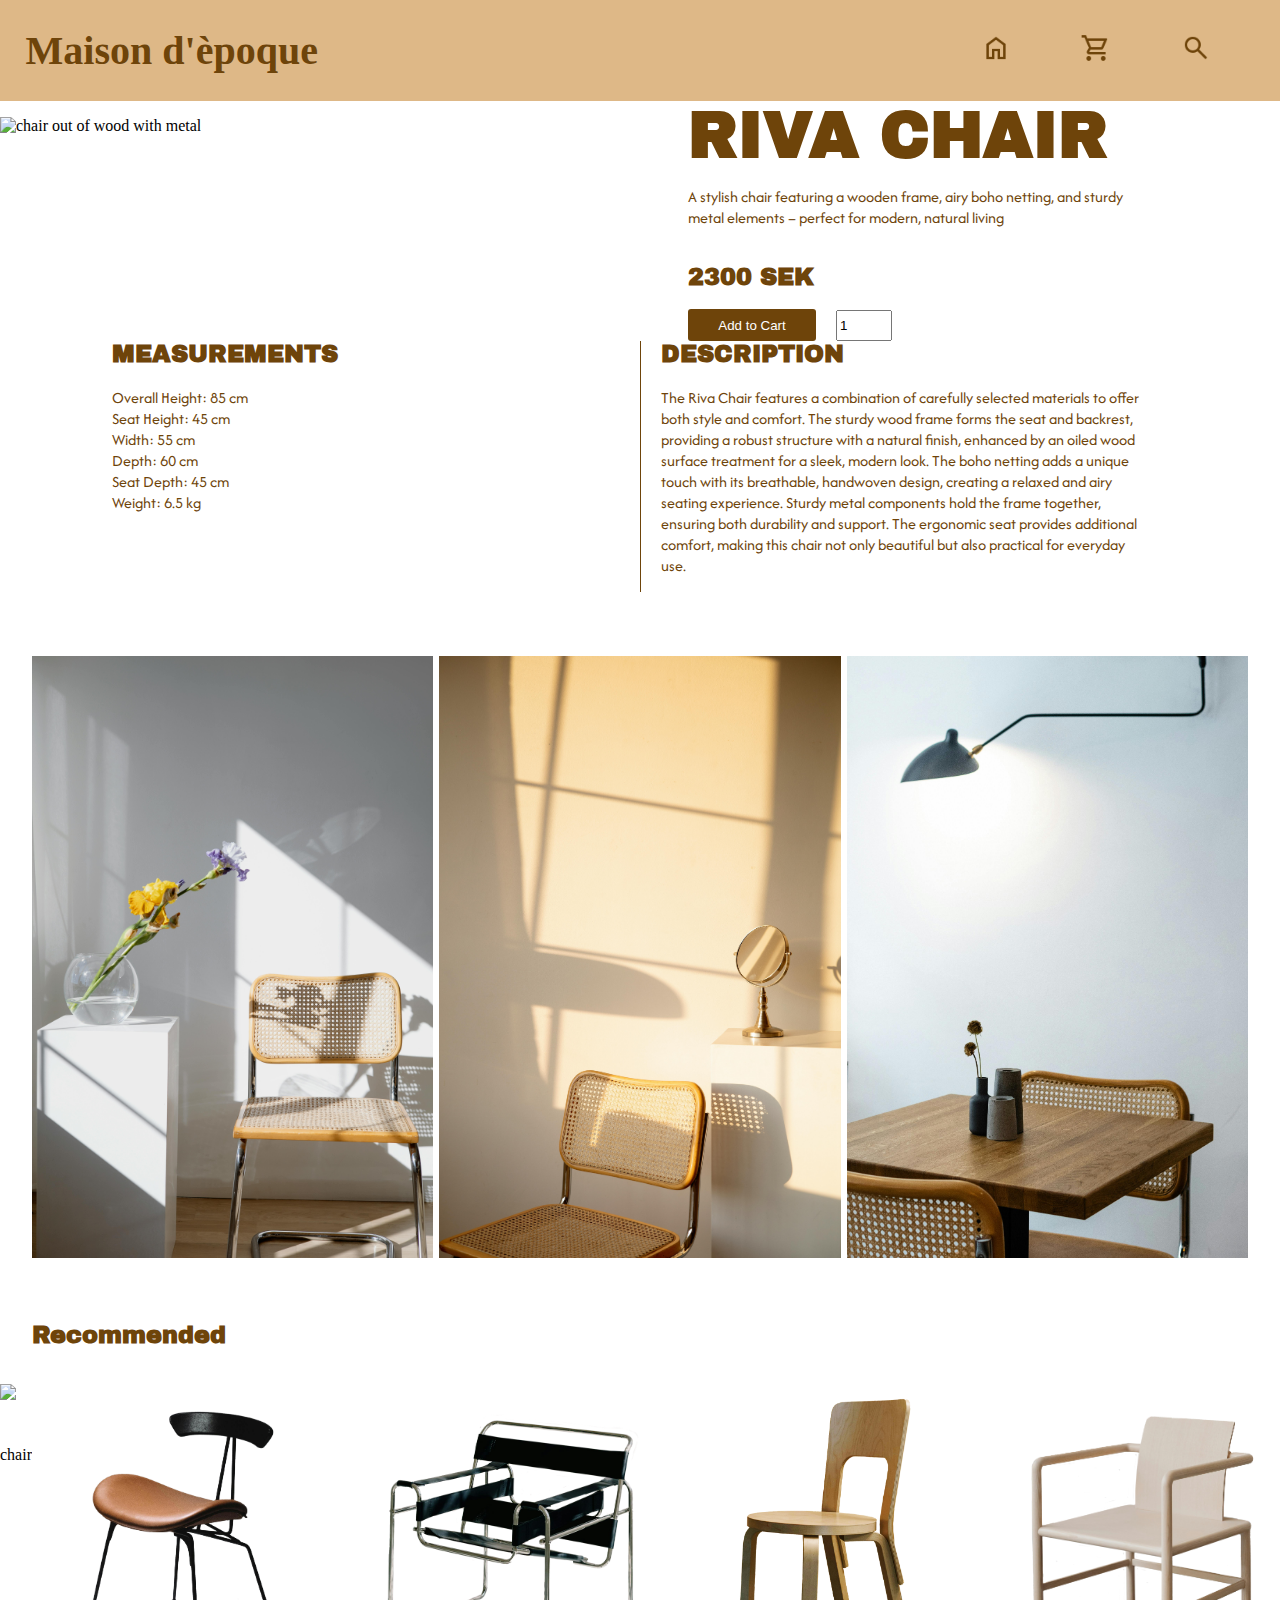
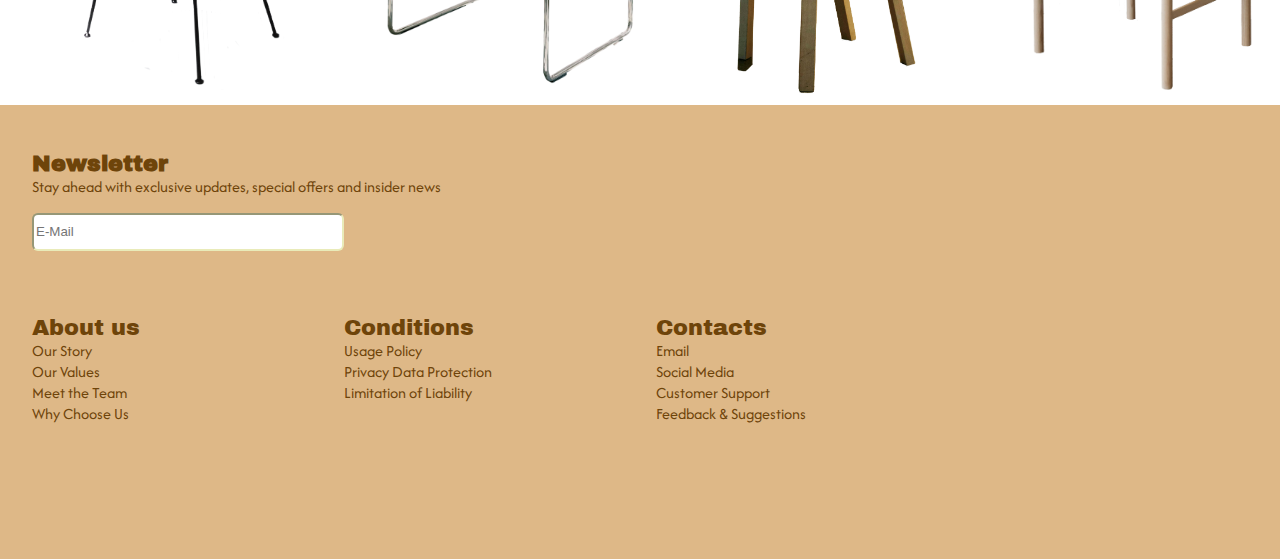
==== detail.html @ fa60e4be "Added french guy animation" ====
<!DOCTYPE html>
<html lang="en">
  <head>
    <meta charset="UTF-8" />
    <meta name="viewport" content="width=device-width, initial-scale=1.0" />
    <link rel="stylesheet" href="css/detail.css" />
    <title>Riva Chair</title>
  </head>
  <body>
    <header>
      <a href="main.html">
        <h1 id="logo">Maison d'èpoque</h1>
      </a>
      <nav>
        <ul>
          <a href="main.html">
            <figure>
              <img class="icon" src="icon/home-icon.png" alt="home page" />
            </figure>
          </a>

          <a href="shopping-cart.html">
            <figure>
              <img
                class="icon"
                src="icon/shoppping-cart-icon.png"
                alt="shopping cart"
              />
            </figure>
          </a>

          <a href="#">
            <figure>
              <img
                class="icon"
                src="icon/search-icon.png"
                alt="search button"
              />
            </figure>
          </a>
        </ul>
      </nav>
    </header>

    <main>
      <section class="category-container">
        <figure>
          <img
            id="detail-chair"
            src="pictures-home/8.png"
            alt="chair out of wood with metal"
          />
        </figure>

        <!-- Using div to group content together -->
        <div class="headline">
          <h2 id="headline-chair">RIVA CHAIR</h2>
          <p id="short-text">
            A stylish chair featuring a wooden frame, airy boho netting, and
            sturdy metal elements – perfect for modern, natural living
          </p>
          <h2>2300 SEK</h2>

          <!-- Group the button and form together -->
          <div class="button-form-group">
            <a href="#" id="button">
              <button id="button-style">Add to Cart</button>
            </a>
            <form id="counter">
              <label for="quantity"></label>
              <input
                id="input-quantity"
                type="number"
                name="quantity"
                min="1"
                max="50"
                value="1"
              />
            </form>
          </div>
        </div>

        <div class="measurements">
          <h2 id="headline-measurements">MEASUREMENTS</h2>
          <nav>
            <ul>
              <li>Overall Height: 85 cm</li>
              <li>Seat Height: 45 cm</li>
              <li>Width: 55 cm</li>
              <li>Depth: 60 cm</li>
              <li>Seat Depth: 45 cm</li>
              <li>Weight: 6.5 kg</li>
            </ul>
          </nav>
        </div>

        <div id="description">
          <h2 id="headline-description">DESCRIPTION</h2>
          <p id="description-text">
            The Riva Chair features a combination of carefully selected
            materials to offer both style and comfort. The sturdy wood frame
            forms the seat and backrest, providing a robust structure with a
            natural finish, enhanced by an oiled wood surface treatment for a
            sleek, modern look. The boho netting adds a unique touch with its
            breathable, handwoven design, creating a relaxed and airy seating
            experience. Sturdy metal components hold the frame together,
            ensuring both durability and support. The ergonomic seat provides
            additional comfort, making this chair not only beautiful but also
            practical for everyday use.
          </p>
        </div>
      </section>

      <figure id="example-images">
        <img
          class="inspiration-image"
          src="pictures-detail/flowers.jpg"
          alt=""
        />
        <img
          class="inspiration-image"
          src="pictures-detail/mirror.jpg"
          alt=""
        />
        <img class="inspiration-image" src="pictures-detail/table.jpg" alt="" />
      </figure>

      <div>
        <h2 id="recommended-headline">Recommended</h2>
        <div class="scroll">
          <img class="chair-scroll" src="pictures-home/1.png" alt="chair" />
          <img class="chair-scroll" src="pictures-home/2.png" alt="chair" />
          <img class="chair-scroll" src="pictures-home/5.png" alt="chair" />
          <img class="chair-scroll" src="pictures-home/6.png" alt="chair" />
          <img class="chair-scroll" src="pictures-home/7.png" alt="chair" />
          <img class="chair-scroll" src="pictures-home/9.png" alt="chair" />
        </div>
      </div>
    </main>

    <footer>
      <h2 id="newsletter-headline">Newsletter</h2>
      <p id="newsletter-text">
        Stay ahead with exclusive updates, special offers and insider news
      </p>
      <p><input type="text" placeholder="E-Mail" id="input-box-footer" /></p>

      <section class="footer">
        <ul>
          <li class="footer-header">About us</li>
          <li>Our Story</li>
          <li>Our Values</li>
          <li>Meet the Team</li>
          <li>Why Choose Us</li>
        </ul>

        <ul>
          <li class="footer-header">Conditions</li>
          <li>Usage Policy</li>
          <li>Privacy Data Protection</li>
          <li>Limitation of Liability</li>
        </ul>

        <ul>
          <li class="footer-header">Contacts</li>
          <li>Email</li>
          <li>Social Media</li>
          <li>Customer Support</li>
          <li>Feedback & Suggestions</li>
        </ul>
      </section>
      <div>
        <img
          id="french-guy-picture"
          src="pictures-detail/french-guy.png"
          alt="sketch of a french guy with a suit"
        />
      </div>
    </footer>
  </body>
</html>
---- css/detail.css ----
/*Logo font*/
@import url("https://fonts.googleapis.com/css2?family=IM+Fell+English+SC&family=Onest:wght@600&display=swap");

/*Header font*/
@import url("https://fonts.googleapis.com/css2?family=Archivo+Black&family=IM+Fell+English+SC&family=Onest:wght@600&display=swap");

/*Text*/
@import url("https://fonts.googleapis.com/css2?family=Afacad:ital,wght@0,400..700;1,400..700&family=Archivo+Black&family=IM+Fell+English+SC&family=Onest:wght@600&display=swap");

/*Colors*/
html {
  --orange: #c2901b;
  --brown: #6e440a;
  --beige: #e9ebb9;
}

body {
  margin: 0;
}

/*HEADER*/
/*Asked Chatgpt for help because it only aligned vertically: https://chatgpt.com/share/67b3679a-3520-8010-a57c-a9f3904acf6a, accessed: 17.02.25 */
header,
.header-menu {
  background-color: burlywood;
  display: flex;
  align-items: center;
  justify-content: space-between;
  padding-left: 2%;
}

header nav ul {
  display: flex;
  padding: 0;
  margin: 0;
  list-style-type: none;
}

header nav ul a {
  margin-right: 20px; /* Optional: Add some space between the icons */
}

/*Size of the icons in the header*/
.icon {
  width: 40%;
}

/*Distance (Margin) in between the icons*/
figure {
  margin-left: 0%;
  margin-right: 0%;
}

/*Maison d´Epoque logo settings*/
#logo {
  font-size: 2.5rem;
  font-family: "IM Fell English SC", serif;
  color: var(--brown);
}

/*The logo has no underline for the link*/
a {
  text-decoration: none;
}

h2 {
  font-family: "Archivo Black", sans-serif;
  color: var(--brown);
}

/*MAIN PART*/
.category-container {
  display: grid;
  grid-template-columns: 1fr 1fr;
}

@media (max-width: 820px) {
  .category-container {
    grid-template-columns: 1fr;
  }
}

/*chair picture*/
#detail-chair {
  width: 100%;
  margin-bottom: 4rem;
}

@media (min-width: 900px) {
  #detail-chair {
    width: 80%;
  }
}

/*Everything in the second column*/
.headline {
  display: flex;
  flex-direction: column;
  justify-content: center;
  margin-left: 3rem;
  margin-right: 3rem;
}

#short-text {
  max-width: 450px;
}

/*Riva Chair Headline*/
#headline-chair {
  margin-top: 0;
  margin-bottom: 0rem;
  font-size: 4rem;
}

.button-form-group {
  display: flex;
  flex-direction: row;
  align-items: center;
  gap: 20px;
}

/*margin for the button*/
#button {
  display: inline-flex;
}

#counter {
  display: inline-flex;
  align-items: center;
}

#input-quantity {
  width: 3rem;
  height: 1.6rem;
}

/*style the button*/
#button-style {
  display: inline-block;
  background-color: #6e440a;
  color: white;
  border: none;
  border-radius: 3px;
  width: 8rem;
  height: 2rem;
  transition: background-color 0.3s ease;
}

/*if you hover the button - background color changes*/
#button-style:hover {
  background-color: #c2901b;
}

/*2nd row*/
.measurements {
  margin-left: 7rem;
  max-width: 75%;
}

@media (max-width: 820px) {
  .measurements {
    margin-top: 5rem;
    margin-left: 3rem;
  }
}

#description {
  margin-right: 2rem;
  border-left: 1px solid var(--brown);
  padding-left: 20px;
  max-width: 75%;
}

@media (max-width: 820px) {
  #description {
    margin-top: 5rem;
    margin-left: 3rem;
  }
}

#headline-measurements {
  margin-top: 0;
}

#headline-description {
  margin-top: 0;
}

/*3rd Row*/
#example-images {
  display: flex;
  justify-content: space-between;
  flex-wrap: wrap;
  margin-left: 2rem;
  margin-right: 2rem;
  margin-top: 4rem;
  margin-bottom: 4rem;
  row-gap: 1rem;
}
.inspiration-image {
  width: 33%;
}

@media (max-width: 520px) {
  .inspiration-image {
    flex: 100%;
    max-width: 100%;
  }
}

/*SCROLL*/
/*I learned about the scroll feature on youtube: https://www.youtube.com/watch?v=2_E5uoiLCLY, accessed: 24.02.25*/
#recommended-headline {
  margin-left: 2rem;
}

.scroll {
  padding-top: 1rem;
  max-height: 100%;
  display: flex;
  overflow-x: auto;
}

.scroll::-webkit-scrollbar {
  width: 0;
}
.scroll .chair-scroll {
  width: 25%;
  height: 100%;
  line-height: 110px;
  text-align: center;
}

/*FOOTER*/
#newsletter-headline {
  margin-left: 2rem;
  font-size: 1.4rem;
  margin-bottom: 0%;
}

#newsletter-text {
  margin-left: 2rem;
  margin-top: 0%;
}

h3,
li,
p {
  font-family: "Afacad", sans-serif;
  list-style: none;
  color: var(--brown);
}

ul {
  padding-left: 0;
  color: var(--brown);
  margin-top: 0%;
}

/*Input box for the Newsletter*/
#input-box-footer {
  margin-left: 2rem;
  background-color: white;
  width: 19rem;
  height: 2rem;
  border-radius: 6px;
  border-color: var(--beige);
}

/*Background-color for the footer*/
footer {
  position: relative;
  background-color: burlywood;
  padding-top: 1.7rem;
  padding-bottom: 1.7rem;
  height: 25rem;
}

/*Grid for the footer*/
.footer {
  display: grid;
  grid-template-columns: repeat(4, 1fr);
  justify-items: left;
  margin-left: 2rem;
  margin-top: 4rem;
}

@media (max-width: 820px) {
  .footer {
    grid-template-columns: 1fr 1fr;
  }
}

.footer-header {
  font-family: "Archivo Black", sans-serif;
  font-size: 1.4rem;
}

/*French guy*/
#french-guy-picture {
  width: 18%;
  max-width: 240px;
  position: absolute;
  right: 110vw; /* Keeps the image off-screen to the right */
  bottom: 1.7rem; /* Adjusted to align the image to the bottom of the footer */
  animation-name: french-guy;
  animation-duration: 4s;
  animation-timing-function: linear;
  animation-delay: 4s;
  animation-fill-mode: forwards;
}

@keyframes french-guy {
  from {
    transform: translateX(120vw);
  }
  to {
    transform: translateX(105vw);
  }
}
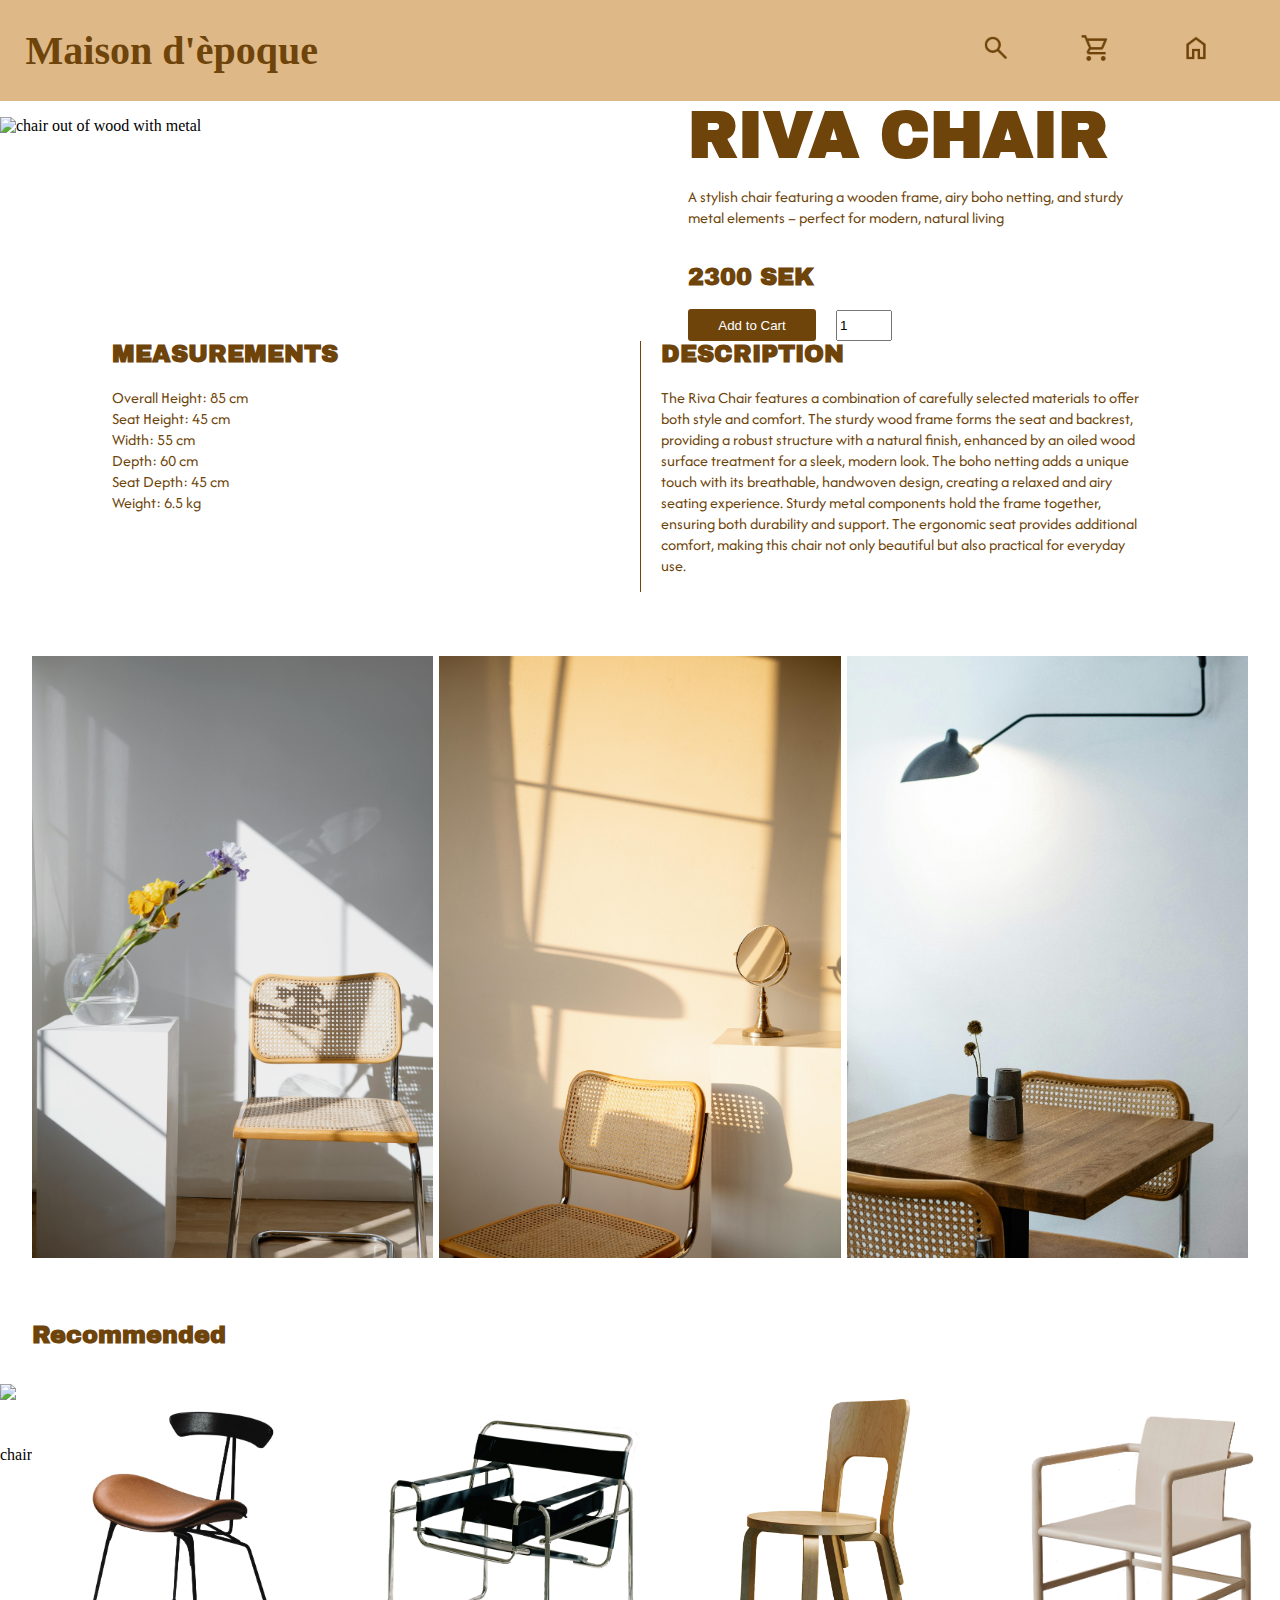
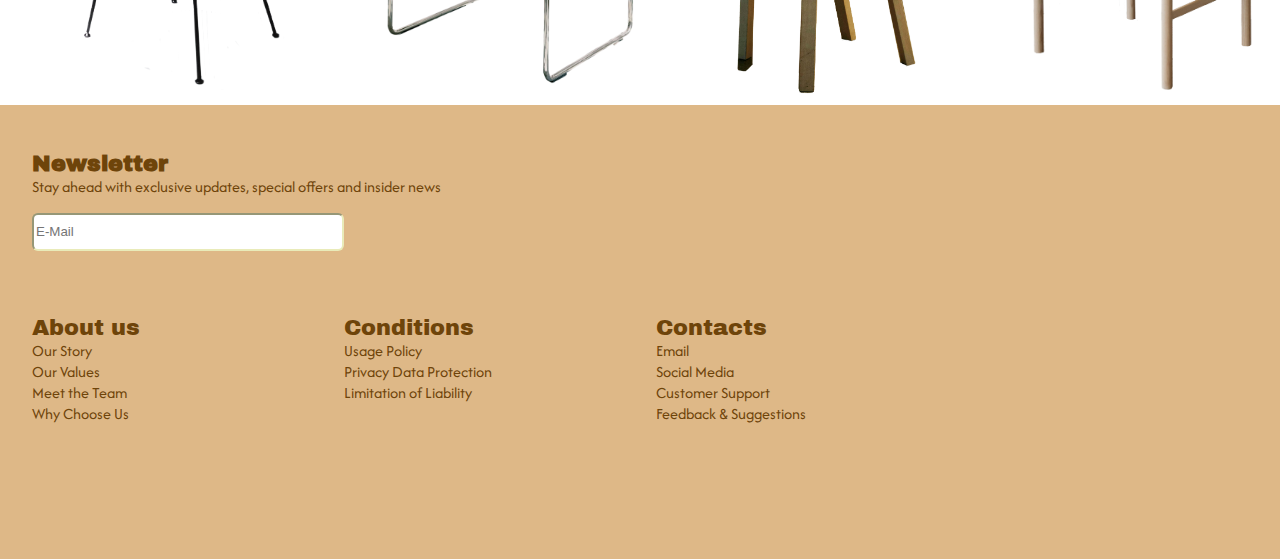
==== commit ca51df6b: "made some small changes + fitting every screen size" ====
--- a/detail.html
+++ b/detail.html
@@ -4,6 +4,9 @@
     <meta charset="UTF-8" />
     <meta name="viewport" content="width=device-width, initial-scale=1.0" />
     <link rel="stylesheet" href="css/detail.css" />
+    <link rel="stylesheet" href="shopping-cart.html" />
+    <script src="javascript/detail.js" defer></script>
+
     <title>Riva Chair</title>
   </head>
   <body>
@@ -13,13 +16,17 @@
       </a>
       <nav>
         <ul>
-          <a href="main.html">
+          <a href="#" class="link-icon">
             <figure>
-              <img class="icon" src="icon/home-icon.png" alt="home page" />
+              <img
+                class="icon"
+                src="icon/search-icon.png"
+                alt="search button"
+              />
             </figure>
           </a>
 
-          <a href="shopping-cart.html">
+          <a href="shopping-cart.html" class="link-icon">
             <figure>
               <img
                 class="icon"
@@ -29,13 +36,9 @@
             </figure>
           </a>
 
-          <a href="#">
+          <a href="main.html">
             <figure>
-              <img
-                class="icon"
-                src="icon/search-icon.png"
-                alt="search button"
-              />
+              <img class="icon" src="icon/home-icon.png" alt="home page" />
             </figure>
           </a>
         </ul>
@@ -63,9 +66,7 @@
 
           <!-- Group the button and form together -->
           <div class="button-form-group">
-            <a href="#" id="button">
-              <button id="button-style">Add to Cart</button>
-            </a>
+            <button id="button-style">Add to Cart</button>
             <form id="counter">
               <label for="quantity"></label>
               <input
--- a/css/detail.css
+++ b/css/detail.css
@@ -37,18 +37,33 @@
 }
 
 header nav ul a {
-  margin-right: 20px; /* Optional: Add some space between the icons */
-}
-
-/*Size of the icons in the header*/
-.icon {
-  width: 40%;
+  margin-right: 20px; /* Add some space between the icons */
 }
 
 /*Distance (Margin) in between the icons*/
 figure {
   margin-left: 0%;
   margin-right: 0%;
+}
+
+/*Size of the icons in the header*/
+.icon {
+  width: 40%;
+  margin-right: 20%;
+  transition: 1s;
+}
+
+/*icons get smaller when screen gets smaler*/
+@media (max-width: 600px) {
+  .icon {
+    min-width: 30%;
+  }
+}
+
+@media (max-width: 600px) {
+  .link-icon {
+    margin-right: 0;
+  }
 }
 
 /*Maison d´Epoque logo settings*/
@@ -56,6 +71,20 @@
   font-size: 2.5rem;
   font-family: "IM Fell English SC", serif;
   color: var(--brown);
+  transition: 1s;
+}
+
+/* Adjust font size on smaller screens */
+@media (max-width: 1000px) {
+  #logo {
+    font-size: 2rem;
+  }
+}
+
+@media (max-width: 600px) {
+  #logo {
+    font-size: 1.6rem;
+  }
 }
 
 /*The logo has no underline for the link*/
